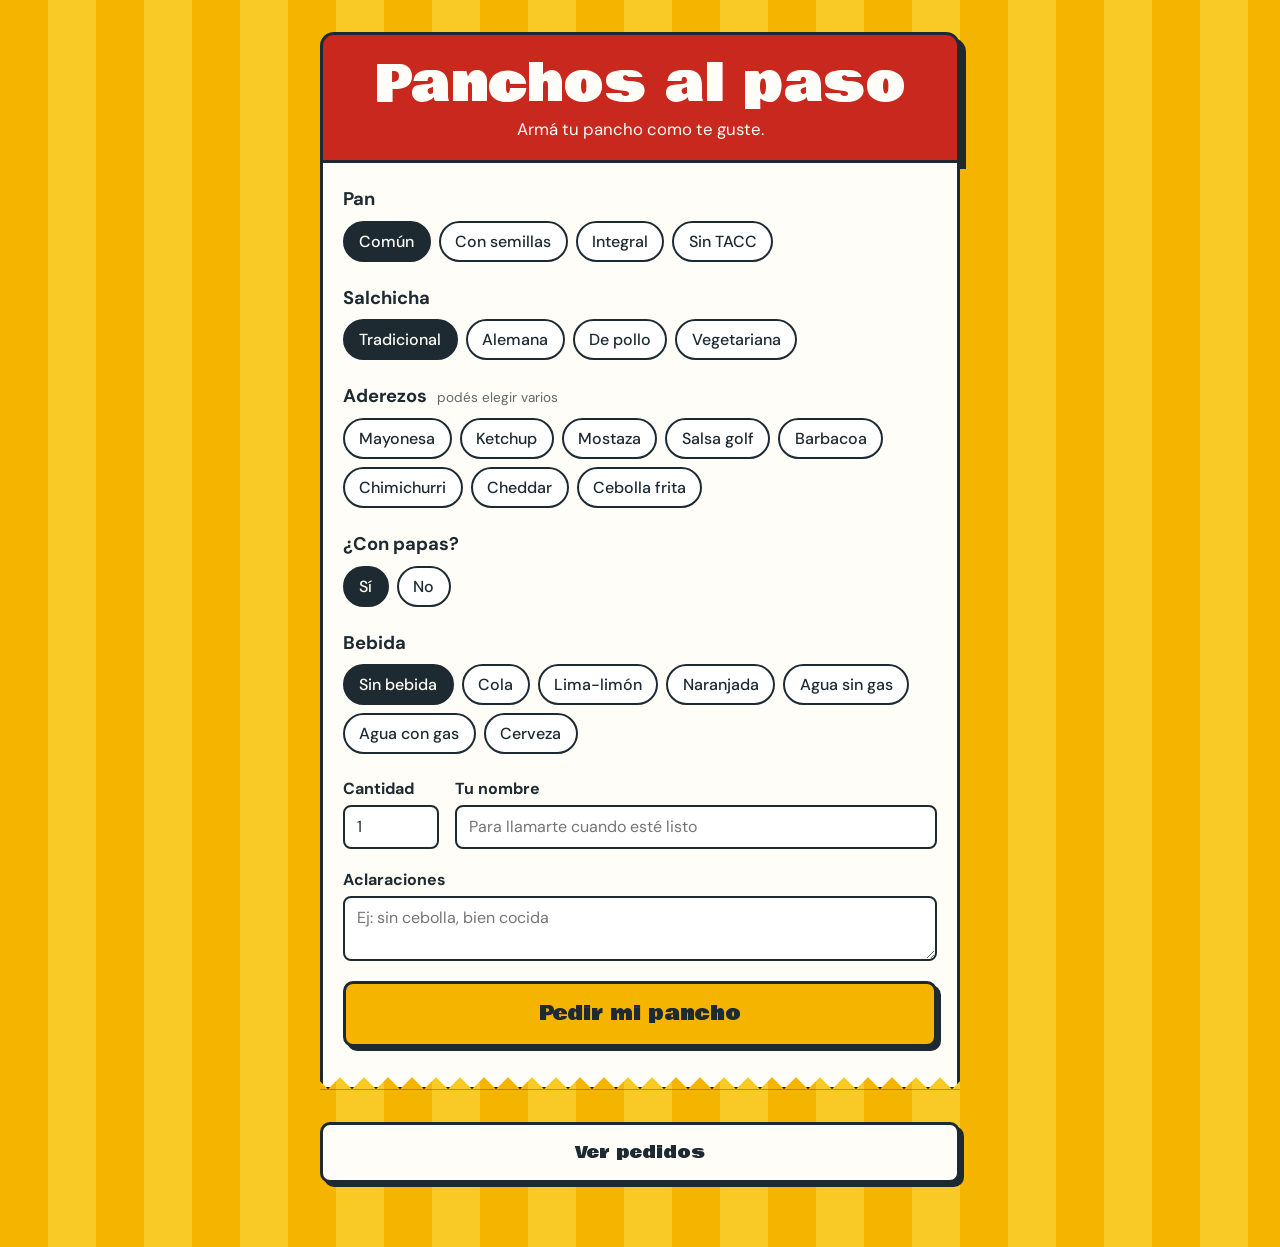
==== PanchoHttp/wwwroot/index.html @ b7ed88f6 "Response terminado" ====
<!DOCTYPE html>
<html lang="es">

<head>
  <meta charset="UTF-8">
  <meta name="viewport" content="width=device-width, initial-scale=1">
  <title>Panchos al paso · Armá tu pancho</title>
  <link rel="preconnect" href="https://fonts.googleapis.com">
  <link rel="preconnect" href="https://fonts.gstatic.com" crossorigin>
  <link href="https://fonts.googleapis.com/css2?family=Bowlby+One&family=DM+Sans:wght@400;500;700&display=swap"
    rel="stylesheet">
  <link rel="stylesheet" href="estilospanchos.css">
</head>

<body>
  <main class="carrito">
    <header class="cartel">
      <h1>Panchos al paso</h1>
      <p>Armá tu pancho como te guste.</p>
    </header>

    <form class="comanda" id="pedido">
      <fieldset>
        <legend>Pan</legend>
        <label class="op"><input type="radio" name="pan" value="Pan de pancho común" checked><span>Común</span></label>
        <label class="op"><input type="radio" name="pan" value="Pan de pancho con semillas"><span>Con
            semillas</span></label>
        <label class="op"><input type="radio" name="pan" value="Pan de pancho integral"><span>Integral</span></label>
        <label class="op"><input type="radio" name="pan" value="Pan de pancho sin TACC"><span>Sin TACC</span></label>
      </fieldset>

      <fieldset>
        <legend>Salchicha</legend>
        <label class="op"><input type="radio" name="salchicha" value="Salchicha tradicional"
            checked><span>Tradicional</span></label>
        <label class="op"><input type="radio" name="salchicha" value="Salchicha alemana"><span>Alemana</span></label>
        <label class="op"><input type="radio" name="salchicha" value="Salchicha de pollo"><span>De pollo</span></label>
        <label class="op"><input type="radio" name="salchicha"
            value="Salchicha vegetariana"><span>Vegetariana</span></label>
      </fieldset>

      <fieldset>
        <legend>Aderezos <small>podés elegir varios</small></legend>
        <label class="op"><input type="checkbox" name="aderezo" value="Mayonesa"><span>Mayonesa</span></label>
        <label class="op"><input type="checkbox" name="aderezo" value="Ketchup"><span>Ketchup</span></label>
        <label class="op"><input type="checkbox" name="aderezo" value="Mostaza"><span>Mostaza</span></label>
        <label class="op"><input type="checkbox" name="aderezo" value="Salsa golf"><span>Salsa golf</span></label>
        <label class="op"><input type="checkbox" name="aderezo" value="Barbacoa"><span>Barbacoa</span></label>
        <label class="op"><input type="checkbox" name="aderezo" value="Chimichurri"><span>Chimichurri</span></label>
        <label class="op"><input type="checkbox" name="aderezo" value="Cheddar"><span>Cheddar</span></label>
        <label class="op"><input type="checkbox" name="aderezo" value="Cebolla frita"><span>Cebolla frita</span></label>
      </fieldset>

      <fieldset>
        <legend>¿Con papas?</legend>
        <label class="op"><input type="radio" name="papas" value="con papas" checked><span>Sí</span></label>
        <label class="op"><input type="radio" name="papas" value="sin papas"><span>No</span></label>
      </fieldset>

      <fieldset>
        <legend>Bebida</legend>
        <label class="op"><input type="radio" name="bebida" value="Sin bebida" checked><span>Sin bebida</span></label>
        <label class="op"><input type="radio" name="bebida" value="Gaseosa cola"><span>Cola</span></label>
        <label class="op"><input type="radio" name="bebida" value="Gaseosa lima-limón"><span>Lima-limón</span></label>
        <label class="op"><input type="radio" name="bebida" value="Naranjada"><span>Naranjada</span></label>
        <label class="op"><input type="radio" name="bebida" value="Agua sin gas"><span>Agua sin gas</span></label>
        <label class="op"><input type="radio" name="bebida" value="Agua con gas"><span>Agua con gas</span></label>
        <label class="op"><input type="radio" name="bebida" value="Cerveza"><span>Cerveza</span></label>
      </fieldset>

      <div class="fila">
        <label class="campo">Cantidad
          <input type="number" name="cantidad" min="1" max="20" value="1">
        </label>
        <label class="campo">Tu nombre
          <input type="text" name="nombre" placeholder="Para llamarte cuando esté listo" required>
        </label>
      </div>

      <label class="campo">Aclaraciones
        <textarea name="nota" rows="2" placeholder="Ej: sin cebolla, bien cocida"></textarea>
      </label>

      <button type="submit">Pedir mi pancho</button>
    </form>

    <aside class="ticket" id="ticket" aria-live="polite" hidden>
      <h2>Pedido anotado</h2>
      <p id="resumen"></p>
    </aside>

    <section class="pedidos">
      <button type="button" id="btnPedidos" class="secundario">Ver pedidos</button>
      <ul id="listaPedidos" class="lista" hidden></ul>
    </section>
  </main>

  <script>

  </script>
</body>
<script src="script.js"></script>
</html>
---- PanchoHttp/wwwroot/estilospanchos.css ----
:root {
  --mostaza: #f4b400;
  --ketchup: #c8281e;
  --pan: #e8b56a;
  --carbon: #1e2a32;
  --papel: #fffdf7;
  --borde: #1e2a32;
}

* { box-sizing: border-box; }

body {
  margin: 0;
  font-family: "DM Sans", system-ui, sans-serif;
  color: var(--carbon);
  background:
    repeating-linear-gradient(90deg, var(--mostaza) 0 48px, #f9c926 48px 96px);
  min-height: 100vh;
  padding: 2rem 1rem 4rem;
}

.carrito { max-width: 640px; margin: 0 auto; }

/* Cartel */
.cartel {
  background: var(--ketchup);
  color: var(--papel);
  text-align: center;
  padding: 1.5rem 1rem 1.25rem;
  border: 3px solid var(--borde);
  border-radius: 14px 14px 0 0;
  box-shadow: 6px 6px 0 var(--borde);
}
.cartel h1 {
  font-family: "Bowlby One", sans-serif;
  font-weight: 400;
  font-size: clamp(2rem, 8vw, 3.2rem);
  line-height: 1;
  margin: 0 0 .5rem;
  letter-spacing: .01em;
}
.cartel p { margin: 0; font-size: 1.05rem; }

/* Comanda (el formulario) */
.comanda {
  background: var(--papel);
  border: 3px solid var(--borde);
  border-top: 0;
  box-shadow: 6px 6px 0 var(--borde);
  padding: 1.5rem 1.25rem 1.75rem;
  /* borde inferior tipo ticket recortado */
  --d: 12px;
  -webkit-mask: conic-gradient(from -45deg at bottom, #0000, #000 1deg 89deg, #0000 90deg) 50% / calc(2 * var(--d)) 100%;
          mask: conic-gradient(from -45deg at bottom, #0000, #000 1deg 89deg, #0000 90deg) 50% / calc(2 * var(--d)) 100%;
  padding-bottom: 2.5rem;
}

fieldset {
  border: 0;
  padding: 0;
  margin: 0 0 1.5rem;
  display: flex;
  flex-wrap: wrap;
  gap: .5rem;
}
legend {
  font-weight: 700;
  font-size: 1.15rem;
  padding: 0;
  margin-bottom: .6rem;
}
legend small { font-weight: 400; font-size: .85rem; opacity: .7; margin-left: .4rem; }

/* Opciones como "fichas" */
.op { position: relative; }
.op input {
  position: absolute;
  opacity: 0;
  inset: 0;
  cursor: pointer;
}
.op span {
  display: inline-block;
  padding: .5rem .9rem;
  border: 2px solid var(--borde);
  border-radius: 999px;
  background: #fff;
  font-weight: 500;
  transition: background .15s, transform .15s;
}
.op input:hover + span { background: #fff3cf; }
.op input:checked + span {
  background: var(--carbon);
  color: var(--papel);
}
.op input[type="checkbox"]:checked + span { background: var(--ketchup); border-color: var(--ketchup); }
.op input:focus-visible + span { outline: 3px solid var(--mostaza); outline-offset: 2px; }

/* Campos de texto */
.fila { display: flex; gap: 1rem; flex-wrap: wrap; }
.fila .campo:last-child { flex: 1 1 240px; }
.campo {
  display: flex;
  flex-direction: column;
  gap: .35rem;
  font-weight: 700;
  margin-bottom: 1.25rem;
}
.campo input, .campo textarea {
  font: inherit;
  font-weight: 400;
  padding: .6rem .75rem;
  border: 2px solid var(--borde);
  border-radius: 8px;
  background: #fff;
  color: var(--carbon);
}
.campo input[type="number"] { width: 6rem; }
.campo input:focus-visible, .campo textarea:focus-visible {
  outline: 3px solid var(--mostaza);
  outline-offset: 1px;
}

/* Botón */
button {
  width: 100%;
  font-family: "Bowlby One", sans-serif;
  font-size: 1.25rem;
  padding: .9rem 1rem;
  background: var(--mostaza);
  color: var(--carbon);
  border: 3px solid var(--borde);
  border-radius: 10px;
  box-shadow: 4px 4px 0 var(--borde);
  cursor: pointer;
  transition: transform .1s, box-shadow .1s;
}
button:hover { background: #ffc61a; }
button:active { transform: translate(3px, 3px); box-shadow: 1px 1px 0 var(--borde); }
button:focus-visible { outline: 3px solid var(--ketchup); outline-offset: 3px; }

/* Pedido confirmado */
.ticket {
  margin-top: 2rem;
  background: var(--papel);
  border: 3px dashed var(--borde);
  border-radius: 10px;
  padding: 1rem 1.25rem;
}
.ticket[hidden] { display: none; }
.ticket h2 { font-family: "Bowlby One", sans-serif; font-weight: 400; margin: 0 0 .5rem; font-size: 1.3rem; }
.ticket p { margin: 0; line-height: 1.5; }

@media (prefers-reduced-motion: reduce) {
  * { transition: none !important; }
}
@media (max-width: 480px) {
  body { padding: 1rem .75rem 3rem; }
  .comanda { padding: 1.25rem 1rem 2.25rem; }
}

/* Lista de pedidos */
.pedidos { margin-top: 2rem; }
button.secundario {
  background: var(--papel);
  font-size: 1.05rem;
}
button.secundario:hover { background: #fff3cf; }
.lista {
  list-style: none;
  margin: 1rem 0 0;
  padding: 0;
  display: grid;
  gap: .75rem;
}
.lista[hidden] { display: none; }
.lista li {
  background: var(--papel);
  border: 2px solid var(--borde);
  border-left: 8px solid var(--ketchup);
  border-radius: 8px;
  padding: .75rem 1rem;
  line-height: 1.5;
}
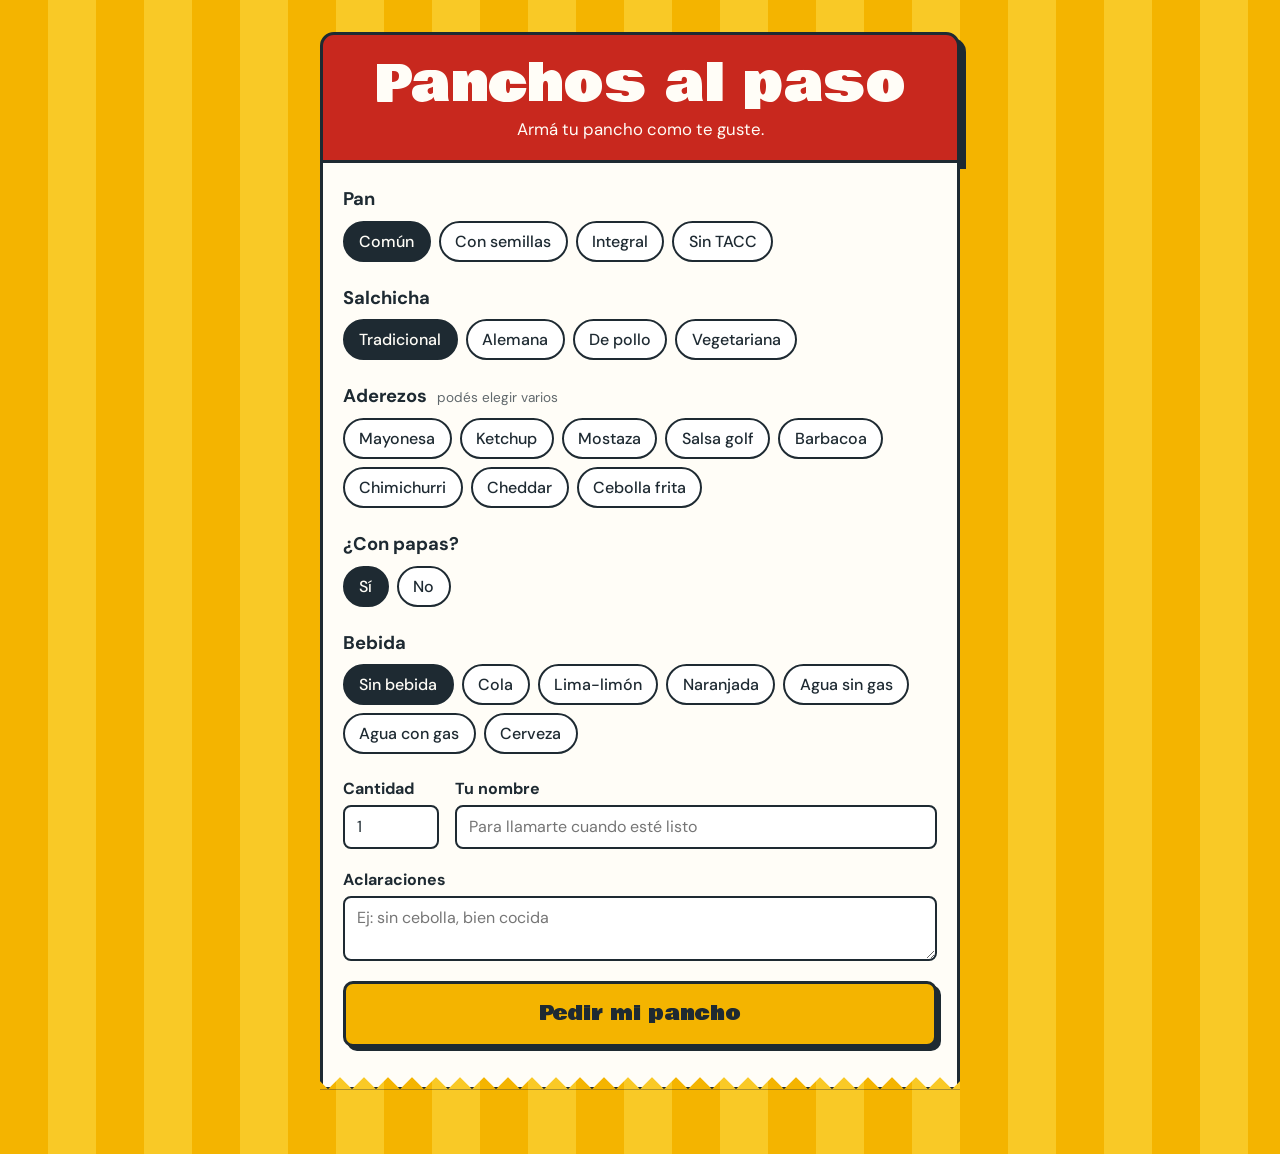
==== commit 473bb700: "Integrar servidor HTTP, sitio y pagina de salud" ====
--- a/PanchoHttp/wwwroot/index.html
+++ b/PanchoHttp/wwwroot/index.html
@@ -85,19 +85,12 @@
     </form>
 
     <aside class="ticket" id="ticket" aria-live="polite" hidden>
-      <h2>Pedido anotado</h2>
+      <h2>Solicitud registrada</h2>
       <p id="resumen"></p>
     </aside>
 
-    <section class="pedidos">
-      <button type="button" id="btnPedidos" class="secundario">Ver pedidos</button>
-      <ul id="listaPedidos" class="lista" hidden></ul>
-    </section>
   </main>
 
-  <script>
-
-  </script>
+  <script src="script.js"></script>
 </body>
-<script src="script.js"></script>
-</html>+</html>
